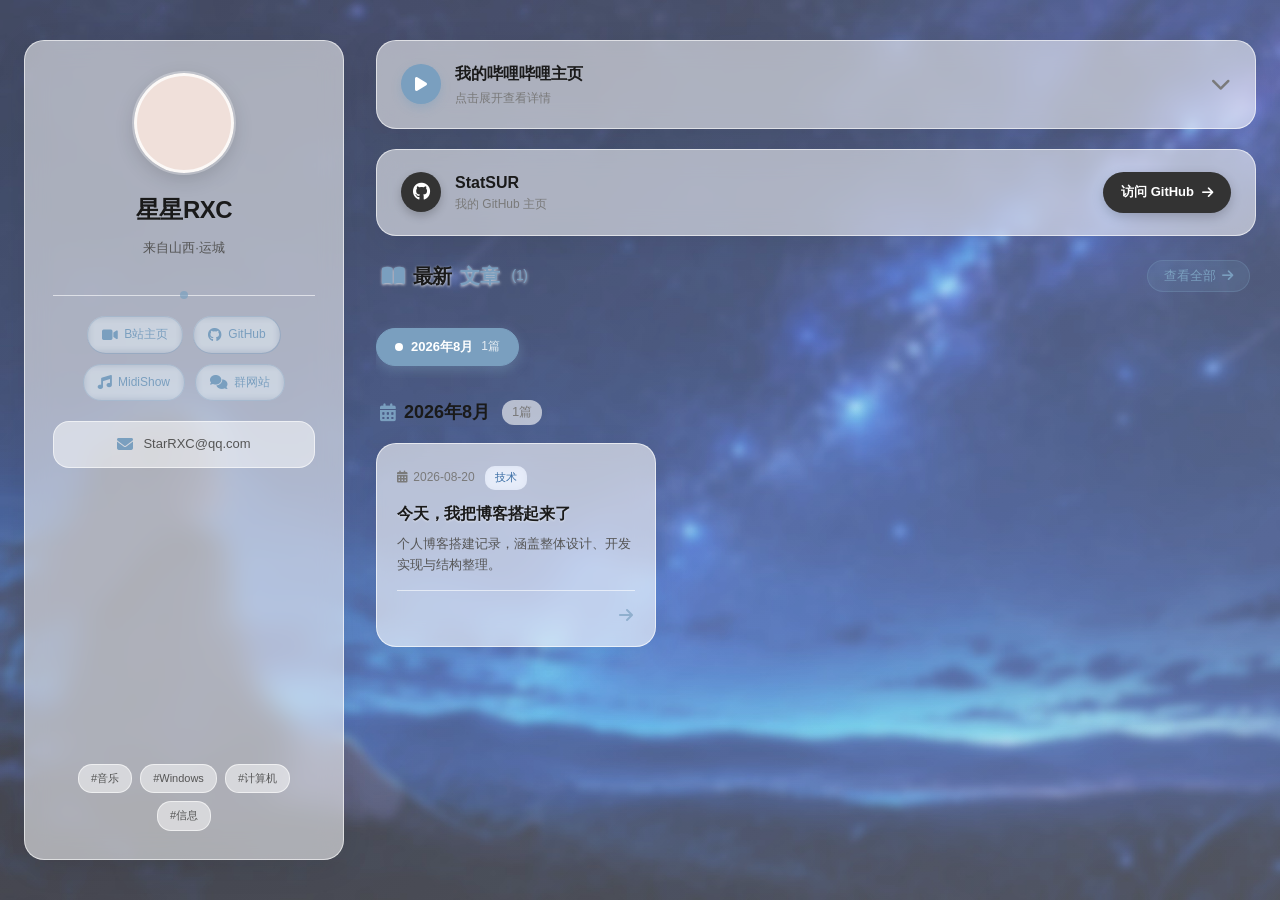
==== index.html @ 96c79787 "Update index.html" ====
<!DOCTYPE html>
<html lang="zh-CN">
<head>
    <meta charset="UTF-8">
    <meta name="viewport" content="width=device-width, initial-scale=1.0">
    <title>星星RXC · 个人博客</title>
    <link rel="icon" href="LOGO.png" type="image/png">
    <link rel="stylesheet" href="https://cdn.jsdelivr.net/npm/@fortawesome/fontawesome-free@6.5.1/css/all.min.css">
    <link rel="stylesheet" href="Style.css">
</head>
<body>

    <div class="blog-container">
        <!-- ==================== 左侧长卡片 ==================== -->
        <aside class="left-card glass-card">
            <div class="avatar-wrapper">
                <div class="avatar" role="img" aria-label="星星RXC的头像" style="background-image: url('https://qquschat.starrxc.xyz/%E7%BE%A4%E7%AE%A1%E7%90%86%E5%91%98%E5%A4%B4%E5%83%8F/RXC.png');"></div>
            </div>

            <div class="profile-info">
                <h1 class="profile-name">星星RXC</h1>
                <p class="profile-bio">来自山西·运城</p>
            </div>

            <div class="divider"></div>

            <!-- 社交链接：B站、GitHub、MidiShow、群网站 -->
            <div class="social-links">
                <a href="https://space.bilibili.com/2124973150?spm_id_from=333.1007.0.0" target="_blank" class="social-link">
                    <i class="fa-solid fa-video"></i> B站主页
                </a>
                <a href="https://github.com/StatSUR" target="_blank" class="social-link">
                    <i class="fa-brands fa-github"></i> GitHub
                </a>
                <a href="https://www.midishow.com/u/%E6%98%9F%E6%98%9FRXC" target="_blank" class="social-link">
                    <i class="fa-solid fa-music"></i> MidiShow
                </a>
                <a href="https://qquschat.starrxc.xyz" target="_blank" class="social-link">
                    <i class="fa-solid fa-comments"></i> 群网站
                </a>
            </div>

            <!-- 邮箱长条（不可点击） -->
            <div class="contact-section">
                <div class="contact-email">
                    <i class="fa-solid fa-envelope"></i>
                    <span>StarRXC@qq.com</span>
                </div>
            </div>

            <!-- 标签云（位于最底部） -->
            <div class="tag-cloud">
                <span class="tag">#音乐</span>
                <span class="tag">#Windows</span>
                <span class="tag">#计算机</span>
                <span class="tag">#信息</span>
            </div>
        </aside>

        <!-- ==================== 右侧区域 ==================== -->
        <section class="right-section">

            <!-- B站长条卡片 -->
            <div class="bilibili-banner glass-card" id="bilibiliBanner">
                <div class="banner-header" id="bannerHeader">
                    <div class="banner-title-group">
                        <div class="banner-icon"><i class="fa-solid fa-play"></i></div>
                        <div>
                            <div class="banner-title">我的哔哩哔哩主页</div>
                            <div class="banner-subtitle">点击展开查看详情</div>
                        </div>
                    </div>
                    <span class="banner-arrow"><i class="fa-solid fa-chevron-down"></i></span>
                </div>
                <div class="banner-content" id="bannerContent">
                    <div class="bilibili-profile">
                        <div class="bilibili-avatar" role="img" aria-label="B站头像" style="background-image: url('https://qquschat.starrxc.xyz/%E7%BE%A4%E7%AE%A1%E7%90%86%E5%91%98%E5%A4%B4%E5%83%8F/RXC.png');"></div>
                        <div class="bilibili-info">
                            <div class="bilibili-name">星星RXC</div>
                            <div class="bilibili-uid">UID: 2124973150</div>
                            <div class="bilibili-desc">运城高中生。专注Windows系统、音乐和游戏。渴望将事务研究透彻。如有疑问请访问群网站向我发送邮件。</div>
                        </div>
                    </div>
                    <a href="https://space.bilibili.com/2124973150?spm_id_from=333.1007.0.0" target="_blank" class="bilibili-link-btn">
                        访问B站主页 <i class="fa-solid fa-arrow-right"></i>
                    </a>
                </div>
            </div>

            <!-- GitHub 卡片 -->
            <div class="github-card glass-card">
                <div class="github-left">
                    <div class="github-icon"><i class="fa-brands fa-github"></i></div>
                    <div class="github-info">
                        <div class="github-name">StatSUR</div>
                        <div class="github-desc">我的 GitHub 主页</div>
                    </div>
                </div>
                <a href="https://github.com/StatSUR" target="_blank" class="github-link-btn">
                    访问 GitHub <i class="fa-solid fa-arrow-right"></i>
                </a>
            </div>

            <!-- 文章标题栏 -->
            <div class="section-header">
                <h2 class="section-title">
                    <i class="fa-solid fa-book-open"></i> 最新 <span>文章</span>
                    <span class="article-count" id="articleCount"></span>
                </h2>
                <button class="view-all" id="viewAllBtn">
                    查看全部 <i class="fa-solid fa-arrow-right"></i>
                </button>
            </div>

            <!-- 横向时间表 -->
            <div class="timeline-wrapper" id="timelineWrapper"></div>

            <!-- 文章显示区域 -->
            <div class="article-groups" id="articleGroups"></div>
        </section>
    </div>

    <script>
        (function() {
            // B站卡片展开/折叠
            const banner = document.getElementById('bilibiliBanner');
            const header = document.getElementById('bannerHeader');
            if (banner && header) {
                header.addEventListener('click', function(e) {
                    if (e.target.closest('a, button')) return;
                    banner.classList.toggle('expanded');
                });
                header.setAttribute('tabindex', '0');
                header.setAttribute('role', 'button');
                header.addEventListener('keydown', function(e) {
                    if (e.key === 'Enter' || e.key === ' ') {
                        e.preventDefault();
                        banner.classList.toggle('expanded');
                    }
                });
            }

            let allArticles = [];
            let currentMode = 'latest'; // 'latest' 或 'all'
            let activeMonth = null;

            const viewAllBtn = document.getElementById('viewAllBtn');

            // 读取 pages.json
            fetch('pages.json')
                .then(response => {
                    if (!response.ok) throw new Error('无法加载 pages.json');
                    return response.json();
                })
                .then(data => {
                    allArticles = data.articles || [];
                    document.getElementById('articleCount').textContent = `(${allArticles.length})`;
                    renderTimeline(allArticles);
                })
                .catch(err => {
                    console.error(err);
                    document.getElementById('articleGroups').innerHTML = '<p class="error">加载文章失败，请使用本地服务器打开页面。</p>';
                });

            function renderTimeline(articles) {
                const wrapper = document.getElementById('timelineWrapper');
                if (!articles.length) {
                    wrapper.innerHTML = '';
                    return;
                }

                const monthMap = {};
                articles.forEach(article => {
                    const ym = article.date.slice(0, 7);
                    if (!monthMap[ym]) monthMap[ym] = 0;
                    monthMap[ym]++;
                });

                const sortedMonths = Object.keys(monthMap).sort((a, b) => b.localeCompare(a));
                const latestMonth = sortedMonths[0];
                activeMonth = latestMonth;

                wrapper.innerHTML = `
                    <div class="timeline">
                        ${sortedMonths.map(ym => {
                            const [year, month] = ym.split('-');
                            const count = monthMap[ym];
                            return `
                                <div class="timeline-item ${ym === latestMonth ? 'active' : ''}" data-month="${ym}">
                                    <span class="timeline-dot"></span>
                                    <span class="timeline-date">${year}年${parseInt(month)}月</span>
                                    <span class="timeline-count">${count}篇</span>
                                </div>
                            `;
                        }).join('')}
                    </div>
                `;

                document.querySelectorAll('.timeline-item').forEach(item => {
                    item.addEventListener('click', function() {
                        document.querySelectorAll('.timeline-item').forEach(el => el.classList.remove('active'));
                        this.classList.add('active');
                        // 添加脉冲动画
                        this.classList.add('pulse');
                        setTimeout(() => this.classList.remove('pulse'), 300);

                        const ym = this.dataset.month;
                        activeMonth = ym;
                        currentMode = 'latest';
                        updateViewAllButton();
                        renderMonthArticles(ym, articles);
                    });
                });

                // 默认显示最新月
                renderMonthArticles(latestMonth, articles);
                updateViewAllButton();
            }

            function renderMonthArticles(ym, articles) {
                const container = document.getElementById('articleGroups');
                const monthArticles = articles.filter(article => article.date.slice(0, 7) === ym);
                if (!monthArticles.length) {
                    container.innerHTML = '<p class="empty">该月份暂无文章</p>';
                    return;
                }

                const [year, month] = ym.split('-');
                const categoryMap = { tech: '技术', life: '生活', notes: '笔记' };

                container.innerHTML = `
                    <div class="month-group fade-in-up">
                        <h3 class="month-title">
                            <i class="fa-solid fa-calendar-alt"></i>
                            ${year}年${parseInt(month)}月
                            <span class="month-count">${monthArticles.length}篇</span>
                        </h3>
                        <div class="article-grid">
                            ${monthArticles.map((article, index) => {
                                const categoryClass = article.category || 'notes';
                                const categoryLabel = categoryMap[categoryClass] || '笔记';
                                return `
                                    <a href="${article.url || '#'}" class="article-card-link" ${article.url ? '' : 'onclick="return false;"'}>
                                        <article class="article-card fade-in-up" style="animation-delay: ${index * 60}ms">
                                            <div class="article-meta">
                                                <span><i class="fa-solid fa-calendar-days"></i> ${article.date}</span>
                                                <span class="article-category ${categoryClass}">${categoryLabel}</span>
                                            </div>
                                            <h4 class="article-title">${article.title}</h4>
                                            <p class="article-excerpt">${article.excerpt}</p>
                                            <div class="article-footer">
                                                <span class="read-arrow"><i class="fa-solid fa-arrow-right"></i></span>
                                            </div>
                                        </article>
                                    </a>
                                `;
                            }).join('')}
                        </div>
                    </div>
                `;
            }

            function renderAllArticles(articles) {
                const container = document.getElementById('articleGroups');
                if (!articles.length) {
                    container.innerHTML = '<p class="empty">暂无文章</p>';
                    return;
                }

                // 按年月分组
                const groups = {};
                articles.forEach(article => {
                    const ym = article.date.slice(0, 7);
                    if (!groups[ym]) groups[ym] = [];
                    groups[ym].push(article);
                });
                const sortedMonths = Object.keys(groups).sort((a, b) => b.localeCompare(a));
                const categoryMap = { tech: '技术', life: '生活', notes: '笔记' };

                container.innerHTML = sortedMonths.map((ym, groupIndex) => {
                    const [year, month] = ym.split('-');
                    const monthArticles = groups[ym];
                    return `
                        <div class="month-group fade-in-up" style="animation-delay: ${groupIndex * 100}ms">
                            <h3 class="month-title">
                                <i class="fa-solid fa-calendar-alt"></i>
                                ${year}年${parseInt(month)}月
                                <span class="month-count">${monthArticles.length}篇</span>
                            </h3>
                            <div class="article-grid">
                                ${monthArticles.map((article, index) => {
                                    const categoryClass = article.category || 'notes';
                                    const categoryLabel = categoryMap[categoryClass] || '笔记';
                                    return `
                                        <a href="${article.url || '#'}" class="article-card-link" ${article.url ? '' : 'onclick="return false;"'}>
                                            <article class="article-card fade-in-up" style="animation-delay: ${index * 60 + groupIndex * 100}ms">
                                                <div class="article-meta">
                                                    <span><i class="fa-solid fa-calendar-days"></i> ${article.date}</span>
                                                    <span class="article-category ${categoryClass}">${categoryLabel}</span>
                                                </div>
                                                <h4 class="article-title">${article.title}</h4>
                                                <p class="article-excerpt">${article.excerpt}</p>
                                                <div class="article-footer">
                                                    <span class="read-arrow"><i class="fa-solid fa-arrow-right"></i></span>
                                                </div>
                                            </article>
                                        </a>
                                    `;
                                }).join('')}
                            </div>
                        </div>
                    `;
                }).join('');
            }

            // 查看全部按钮点击切换
            viewAllBtn.addEventListener('click', function() {
                if (currentMode === 'latest') {
                    currentMode = 'all';
                    renderAllArticles(allArticles);
                } else {
                    currentMode = 'latest';
                    // 恢复显示当前选中的月份（activeMonth 可能还是最新月或用户点击的月份）
                    renderMonthArticles(activeMonth, allArticles);
                }
                updateViewAllButton();
                // 按钮反馈动画
                this.classList.add('clicked');
                setTimeout(() => this.classList.remove('clicked'), 200);
            });

            function updateViewAllButton() {
                if (currentMode === 'latest') {
                    viewAllBtn.innerHTML = '查看全部 <i class="fa-solid fa-arrow-right"></i>';
                } else {
                    viewAllBtn.innerHTML = '收起 <i class="fa-solid fa-arrow-up"></i>';
                }
            }
        })();
    </script>
</body>
</html>
---- Style.css ----
/* ========== 基础重置 & 变量 ========== */
:root {
    --bg: #f0ede8;
    --glass-bg: rgba(255, 255, 255, 0.55);
    --glass-border: rgba(255, 255, 255, 0.6);
    --glass-shadow: 0 8px 32px rgba(0, 0, 0, 0.08);
    --text-primary: #1a1a1a;
    --text-secondary: #555555;
    --text-muted: #7a7a7a;
    --accent: #7a9fbf;
    --accent-dark: #5f7f9e;
    --accent-soft: rgba(122, 159, 191, 0.15);
    --border: rgba(255, 255, 255, 0.4);
    --radius-card: 20px;
    --radius-inner: 14px;
    --blur: 12px;
    --font-sans: 'Inter', 'PingFang SC', 'Microsoft YaHei', -apple-system, sans-serif;
    --transition: 0.25s cubic-bezier(0.4, 0, 0.2, 1);
}

* {
    margin: 0;
    padding: 0;
    box-sizing: border-box;
}

body {
    font-family: var(--font-sans);
    color: var(--text-primary);
    line-height: 1.6;
    min-height: 100vh;
    padding: 40px 24px;
    -webkit-font-smoothing: antialiased;
    -moz-osx-font-smoothing: grayscale;
    background-image: url('Photo.jpg');
    background-size: cover;
    background-position: center center;
    background-repeat: no-repeat;
    background-attachment: fixed;
    background-color: var(--bg);
    position: relative;
    isolation: isolate;
}

body::before {
    content: '';
    position: fixed;
    inset: 0;
    background: linear-gradient(135deg, rgba(255, 255, 255, 0.12) 0%, rgba(240, 240, 240, 0.22) 100%);
    z-index: -1;
    pointer-events: none;
}

.glass-card {
    background: var(--glass-bg);
    -webkit-backdrop-filter: blur(var(--blur));
    backdrop-filter: blur(var(--blur));
    border: 1px solid var(--glass-border);
    box-shadow: var(--glass-shadow);
    border-radius: var(--radius-card);
}

/* ========== 布局 ========== */
.blog-container {
    max-width: 1280px;
    margin: 0 auto;
    display: grid;
    grid-template-columns: 320px 1fr;
    gap: 32px;
    align-items: start;
    position: relative;
    z-index: 1;
}

.left-card {
    padding: 32px 28px 28px;
    position: sticky;
    top: 32px;
    display: flex;
    flex-direction: column;
    min-height: calc(100vh - 80px);
    transition: box-shadow var(--transition), transform var(--transition);
}
.left-card:hover { box-shadow: 0 12px 40px rgba(0,0,0,0.12); transform: translateY(-2px); }

/* 头像 */
.avatar-wrapper { display: flex; justify-content: center; margin-bottom: 18px; }
.avatar {
    width: 100px; height: 100px; border-radius: 50%;
    background-color: #f0e0da;
    background-image: url("https://i1.hdslb.com/bfs/face/0886f26d07b5029e7c9511c78a3c9a89b9876362.jpg@150w_150h.jpg");
    background-size: cover; background-position: center; background-repeat: no-repeat;
    box-shadow: 0 6px 20px rgba(0,0,0,0.15);
    border: 3px solid rgba(255,255,255,0.8);
    outline: 2px solid rgba(255,255,255,0.3);
    user-select: none; transition: box-shadow var(--transition), transform var(--transition);
}
.avatar:hover { box-shadow: 0 8px 24px rgba(0,0,0,0.25); transform: scale(1.05); }

.profile-info { text-align: center; margin-bottom: 20px; }
.profile-name { font-size: 24px; font-weight: 700; letter-spacing: -0.5px; color: var(--text-primary); margin-bottom: 8px; }
.profile-bio { font-size: 13px; color: var(--text-secondary); line-height: 1.7; max-width: 240px; margin: 0 auto; }

.divider { height: 1px; background: rgba(255,255,255,0.6); margin: 16px 0 20px; position: relative; }
.divider::after {
    content: ''; position: absolute; left: 50%; top: -4px; transform: translateX(-50%);
    width: 8px; height: 8px; background: var(--accent); border-radius: 50%; opacity: 0.7;
}

/* 社交链接 */
.social-links { display: flex; flex-wrap: wrap; gap: 10px; justify-content: center; margin-bottom: 20px; }
.social-link {
    display: inline-flex; align-items: center; gap: 6px;
    padding: 8px 14px; border-radius: 20px;
    background: var(--accent-soft); color: var(--accent);
    font-size: 12px; font-weight: 500; text-decoration: none;
    border: 1px solid rgba(122,159,191,0.3);
    transition: all var(--transition);
    backdrop-filter: blur(4px); -webkit-backdrop-filter: blur(4px);
}
.social-link i { font-size: 14px; transition: transform 0.2s; }
.social-link:hover {
    background: var(--accent); color: #fff; border-color: var(--accent);
    box-shadow: 0 4px 12px rgba(122,159,191,0.4);
    transform: translateY(-3px) scale(1.05);
}
.social-link:hover i { transform: rotate(10deg) scale(1.2); }

/* 邮箱长条（不可点击） */
.contact-section { width: 100%; margin-bottom: 20px; }
.contact-email {
    display: flex; align-items: center; justify-content: center; gap: 10px;
    width: 100%; padding: 12px 16px; border-radius: 16px;
    background: rgba(255,255,255,0.5); border: 1px solid rgba(255,255,255,0.6);
    color: var(--text-secondary); font-size: 13px; font-weight: 500;
    cursor: default; user-select: text; /* 不可点击但可复制 */
    transition: all var(--transition); word-break: break-all;
}
.contact-email i { font-size: 16px; color: var(--accent); }

/* 标签云 */
.tag-cloud {
    display: flex; flex-wrap: wrap; gap: 8px; justify-content: center;
    margin-top: auto; padding-top: 10px;
}
.tag {
    font-size: 11px; padding: 5px 12px; border-radius: 14px;
    background: rgba(255,255,255,0.5); color: var(--text-secondary);
    border: 1px solid rgba(255,255,255,0.6);
    cursor: default; transition: all var(--transition); user-select: none;
}
.tag:hover { background: rgba(255,255,255,0.8); color: var(--text-primary); border-color: #c5d5e8; transform: translateY(-2px); }

/* ========== 右侧区域 ========== */
.right-section { display: flex; flex-direction: column; gap: 20px; }

/* B站横幅 */
.bilibili-banner { overflow: hidden; transition: box-shadow var(--transition), transform var(--transition); }
.bilibili-banner:hover { box-shadow: 0 12px 40px rgba(0,0,0,0.12); transform: translateY(-2px); }
.banner-header {
    display: flex; align-items: center; justify-content: space-between;
    padding: 20px 24px; gap: 16px; flex-wrap: wrap; cursor: pointer; user-select: none;
}
.banner-title-group { display: flex; align-items: center; gap: 14px; }
.banner-icon {
    width: 40px; height: 40px; border-radius: 50%;
    background: var(--accent); display: flex; align-items: center; justify-content: center;
    color: #fff; font-size: 16px; box-shadow: 0 4px 10px rgba(122,159,191,0.4);
    transition: transform 0.3s;
}
.bilibili-banner.expanded .banner-icon { transform: rotate(90deg); }
.banner-title { font-size: 16px; font-weight: 700; color: var(--text-primary); }
.banner-subtitle { font-size: 12px; color: var(--text-muted); margin-top: 2px; }
.banner-arrow { font-size: 20px; color: var(--text-muted); transition: transform var(--transition); display: inline-block; }
.banner-content {
    max-height: 0; overflow: hidden;
    transition: max-height 0.4s cubic-bezier(0.4,0,0.2,1), padding 0.3s ease;
    padding: 0 24px; border-top: 0px solid rgba(255,255,255,0.4);
    background: rgba(255,255,255,0.25); backdrop-filter: blur(6px); -webkit-backdrop-filter: blur(6px);
}
.bilibili-banner.expanded .banner-content {
    max-height: 280px; padding: 20px 24px 24px;
    border-top: 1px solid rgba(255,255,255,0.4);
}
.bilibili-banner.expanded .banner-arrow { transform: rotate(180deg); }
.bilibili-profile { display: flex; align-items: center; gap: 20px; flex-wrap: wrap; user-select: text; }
.bilibili-avatar {
    width: 72px; height: 72px; border-radius: 50%;
    background-image: url("https://i1.hdslb.com/bfs/face/0886f26d07b5029e7c9511c78a3c9a89b9876362.jpg@150w_150h.jpg");
    background-size: cover; background-position: center; background-repeat: no-repeat;
    box-shadow: 0 4px 12px rgba(0,0,0,0.1); border: 2px solid #fff; outline: 1px solid rgba(255,255,255,0.5);
    flex-shrink: 0;
}
.bilibili-info { flex: 1; min-width: 180px; user-select: text; }
.bilibili-name { font-size: 18px; font-weight: 700; color: var(--text-primary); margin-bottom: 2px; }
.bilibili-uid { font-size: 13px; color: var(--text-muted); margin-bottom: 6px; }
.bilibili-desc { font-size: 13px; color: var(--text-secondary); line-height: 1.5; }
.bilibili-link-btn {
    display: inline-flex; align-items: center; gap: 8px; padding: 10px 18px; border-radius: 24px;
    background: var(--accent); color: #fff; font-size: 13px; font-weight: 600; text-decoration: none;
    transition: background 0.2s, transform 0.2s; box-shadow: 0 4px 12px rgba(122,159,191,0.4);
    margin-top: 12px; user-select: none; cursor: pointer;
}
.bilibili-link-btn:hover { background: var(--accent-dark); transform: translateY(-2px); }

/* GitHub 卡片 */
.github-card {
    display: flex; align-items: center; justify-content: space-between;
    gap: 16px; padding: 20px 24px; flex-wrap: wrap;
    transition: box-shadow var(--transition), transform var(--transition);
}
.github-card:hover { box-shadow: 0 12px 40px rgba(0,0,0,0.12); transform: translateY(-2px); }
.github-left { display: flex; align-items: center; gap: 14px; }
.github-icon {
    width: 40px; height: 40px; border-radius: 50%; background: #333;
    display: flex; align-items: center; justify-content: center; color: #fff; font-size: 18px;
    box-shadow: 0 4px 10px rgba(0,0,0,0.2);
    transition: transform 0.3s;
}
.github-card:hover .github-icon { transform: rotate(10deg) scale(1.1); }
.github-info .github-name { font-size: 16px; font-weight: 700; color: var(--text-primary); }
.github-info .github-desc { font-size: 12px; color: var(--text-muted); }
.github-link-btn {
    display: inline-flex; align-items: center; gap: 8px; padding: 10px 18px; border-radius: 24px;
    background: #333; color: #fff; font-size: 13px; font-weight: 600; text-decoration: none;
    transition: background 0.2s, transform 0.2s; box-shadow: 0 4px 12px rgba(0,0,0,0.2); user-select: none;
}
.github-link-btn:hover { background: #000; transform: translateY(-2px); }

/* ========== 文章区域 ========== */
.section-header {
    display: flex; align-items: center; justify-content: space-between; padding: 4px 6px 8px;
}
.section-title {
    font-size: 20px; font-weight: 700; letter-spacing: -0.3px; color: var(--text-primary);
    text-shadow: 0 1px 3px rgba(255,255,255,0.8);
    display: flex; align-items: center; gap: 8px;
}
.section-title i { color: var(--accent); }
.section-title span { color: var(--accent); }
.article-count {
    font-size: 14px; color: var(--text-muted); font-weight: 500; margin-left: 4px;
}
.view-all {
    font-size: 13px; color: var(--accent); background: var(--accent-soft);
    border: 1px solid rgba(122,159,191,0.3); border-radius: 20px;
    padding: 6px 16px; cursor: pointer; font-weight: 500;
    transition: all var(--transition); display: flex; align-items: center; gap: 6px;
}
.view-all:hover { background: var(--accent); color: #fff; border-color: var(--accent); transform: translateY(-2px); }
.view-all.clicked { transform: scale(0.9); }

/* 横向时间表 */
.timeline-wrapper {
    overflow-x: auto; padding: 8px 0 12px;
    scrollbar-width: thin; scrollbar-color: var(--accent) rgba(255,255,255,0.3);
}
.timeline-wrapper::-webkit-scrollbar { height: 6px; }
.timeline-wrapper::-webkit-scrollbar-track { background: rgba(255,255,255,0.3); border-radius: 3px; }
.timeline-wrapper::-webkit-scrollbar-thumb { background: var(--accent); border-radius: 3px; }
.timeline { display: flex; gap: 12px; width: max-content; }
.timeline-item {
    display: flex; align-items: center; gap: 8px; padding: 8px 18px; border-radius: 24px;
    background: rgba(255,255,255,0.4); border: 1px solid rgba(255,255,255,0.6);
    font-size: 13px; color: var(--text-secondary); white-space: nowrap;
    cursor: pointer; transition: all var(--transition); user-select: none;
}
.timeline-item:hover {
    background: var(--accent-soft); border-color: var(--accent); color: var(--accent-dark);
    transform: translateY(-2px); box-shadow: 0 4px 8px rgba(0,0,0,0.05);
}
.timeline-item.active {
    background: var(--accent); border-color: var(--accent); color: #fff;
    box-shadow: 0 4px 12px rgba(122,159,191,0.4);
}
.timeline-item.pulse { animation: pulse 0.3s ease; }
.timeline-dot { width: 8px; height: 8px; border-radius: 50%; background: var(--accent); display: inline-block; }
.timeline-item.active .timeline-dot { background: #fff; }
.timeline-date { font-weight: 600; }
.timeline-count { color: var(--text-muted); font-size: 12px; }
.timeline-item.active .timeline-count { color: rgba(255,255,255,0.8); }

/* 月份分组 */
.month-group { margin-bottom: 20px; }
.month-title {
    font-size: 18px; font-weight: 700; color: var(--text-primary);
    margin-bottom: 16px; display: flex; align-items: center; gap: 8px;
    padding: 0 4px;
}
.month-title i { color: var(--accent); }
.month-count {
    font-size: 13px; color: var(--text-muted); font-weight: 500;
    background: rgba(255,255,255,0.6); padding: 2px 10px; border-radius: 12px;
    margin-left: 4px;
}

/* 文章卡片网格 */
.article-grid { display: grid; grid-template-columns: repeat(auto-fill, minmax(260px, 1fr)); gap: 20px; }
.article-card-link {
    text-decoration: none;
    display: block;
    border-radius: var(--radius-card);
    transition: transform var(--transition), box-shadow var(--transition);
}
.article-card-link:hover .article-card {
    box-shadow: 0 12px 32px rgba(0,0,0,0.15);
    transform: translateY(-4px);
    border-color: rgba(255,255,255,0.8);
}
.article-card {
    padding: 22px 20px 18px; display: flex; flex-direction: column;
    transition: all var(--transition); cursor: pointer; position: relative; overflow: hidden;
    min-height: 180px; background: rgba(255,255,255,0.6);
    -webkit-backdrop-filter: blur(var(--blur)); backdrop-filter: blur(var(--blur));
    border: 1px solid rgba(255,255,255,0.65);
    box-shadow: var(--glass-shadow); border-radius: var(--radius-card);
}
.article-card::before {
    content: ''; position: absolute; top: 0; left: 0; width: 100%; height: 3px;
    background: var(--accent); transform: scaleX(0); transform-origin: left;
    transition: transform var(--transition); border-radius: 0 0 4px 0;
}
.article-card:hover {
    box-shadow: 0 12px 32px rgba(0,0,0,0.12);
    transform: translateY(-4px) scale(1.02); border-color: rgba(255,255,255,0.8);
}
.article-card:hover::before { transform: scaleX(1); }
.article-meta { display: flex; align-items: center; gap: 10px; margin-bottom: 12px; font-size: 12px; color: var(--text-muted); }
.article-meta i { margin-right: 2px; }
.article-category {
    padding: 3px 10px; border-radius: 10px; background: rgba(255,255,255,0.6);
    font-size: 11px; font-weight: 500; color: var(--text-secondary); letter-spacing: 0.2px;
    backdrop-filter: blur(4px); -webkit-backdrop-filter: blur(4px);
}
.article-category.tech { background: rgba(232,240,254,0.7); color: #3b6ea5; }
.article-category.life { background: rgba(234,246,237,0.7); color: #4a8b5c; }
.article-category.notes { background: rgba(255,244,229,0.7); color: #b07d3a; }
.article-title {
    font-size: 16px; font-weight: 700; line-height: 1.45; letter-spacing: -0.2px;
    margin-bottom: 8px; color: var(--text-primary);
    display: -webkit-box; -webkit-line-clamp: 2; -webkit-box-orient: vertical; overflow: hidden;
    transition: color var(--transition); text-shadow: 0 1px 2px rgba(255,255,255,0.5);
}
.article-card:hover .article-title { color: var(--accent); }
.article-excerpt {
    font-size: 13px; color: var(--text-secondary); line-height: 1.65;
    display: -webkit-box; -webkit-line-clamp: 3; -webkit-box-orient: vertical; overflow: hidden;
    margin-bottom: 14px; flex: 1;
}
.article-footer {
    display: flex;
    align-items: center;
    justify-content: flex-end; /* 改为右对齐，只显示箭头 */
    font-size: 12px;
    color: var(--text-muted);
    border-top: 1px solid rgba(255,255,255,0.6);
    padding-top: 12px;
    margin-top: auto;
}
.article-footer i { margin-right: 2px; }
.read-arrow { color: var(--accent); font-size: 16px; transition: transform var(--transition); opacity: 0.7; display: inline-block; }
.article-card:hover .read-arrow { transform: translateX(4px); opacity: 1; }

/* 动画 */
@keyframes fadeInUp {
    from { opacity: 0; transform: translateY(15px); }
    to { opacity: 1; transform: translateY(0); }
}
.fade-in-up { animation: fadeInUp 0.4s ease-out both; }

@keyframes pulse {
    0% { transform: scale(1); }
    50% { transform: scale(0.95); }
    100% { transform: scale(1); }
}

/* 响应式 */
@media (max-width: 860px) {
    .blog-container { grid-template-columns: 1fr; gap: 24px; }
    body { padding: 20px 16px; }
    .left-card { position: static; min-height: auto; }
    .github-card { flex-direction: column; align-items: flex-start; }
    .timeline-wrapper { overflow-x: auto; }
}
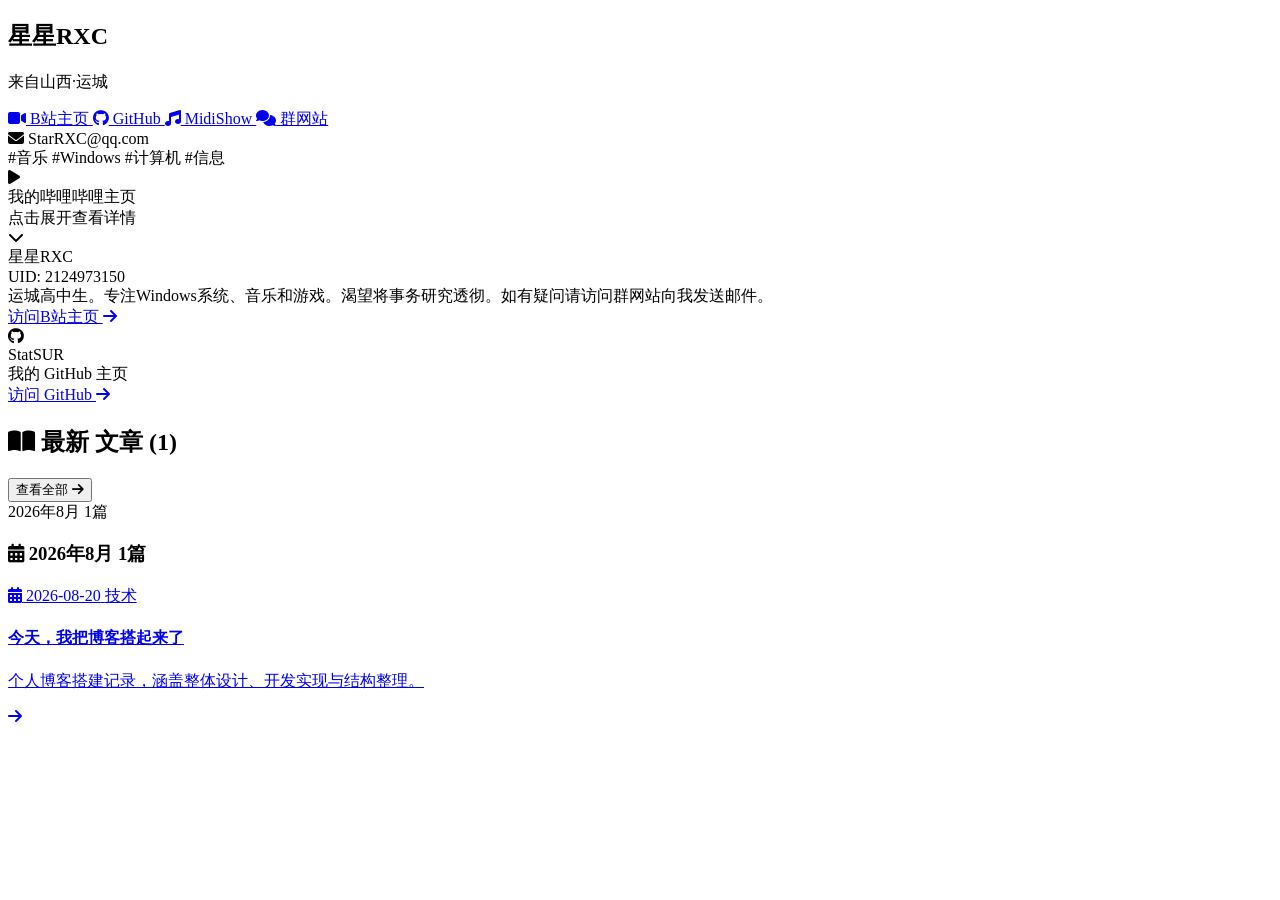
==== commit 01f50f4d: "Refactor index.html structure and scripts" ====
--- a/index.html
+++ b/index.html
@@ -6,7 +6,7 @@
     <title>星星RXC · 个人博客</title>
     <link rel="icon" href="LOGO.png" type="image/png">
     <link rel="stylesheet" href="https://cdn.jsdelivr.net/npm/@fortawesome/fontawesome-free@6.5.1/css/all.min.css">
-    <link rel="stylesheet" href="Style.css">
+    <link rel="stylesheet" href="style.css">
 </head>
 <body>
 
@@ -143,6 +143,7 @@
             let allArticles = [];
             let currentMode = 'latest'; // 'latest' 或 'all'
             let activeMonth = null;
+            let iconRotation = 0; // 箭头当前旋转角度（初始 0°）
 
             const viewAllBtn = document.getElementById('viewAllBtn');
 
@@ -207,6 +208,8 @@
                         const ym = this.dataset.month;
                         activeMonth = ym;
                         currentMode = 'latest';
+                        // 点击时间线时，强制箭头回到初始向右状态（重置角度）
+                        iconRotation = 0;
                         updateViewAllButton();
                         renderMonthArticles(ym, articles);
                     });
@@ -313,15 +316,16 @@
                 }).join('');
             }
 
-            // 查看全部按钮点击切换
+            // 查看全部按钮点击切换（修正版）
             viewAllBtn.addEventListener('click', function() {
                 if (currentMode === 'latest') {
                     currentMode = 'all';
                     renderAllArticles(allArticles);
+                    iconRotation -= 90; // 展开：逆时针90°
                 } else {
                     currentMode = 'latest';
-                    // 恢复显示当前选中的月份（activeMonth 可能还是最新月或用户点击的月份）
                     renderMonthArticles(activeMonth, allArticles);
+                    iconRotation -= 270; // 收回：逆时针270°
                 }
                 updateViewAllButton();
                 // 按钮反馈动画
@@ -330,11 +334,16 @@
             });
 
             function updateViewAllButton() {
+                const icon = viewAllBtn.querySelector('i');
+                // 更新按钮文字（使用 textContent 保留图标）
                 if (currentMode === 'latest') {
-                    viewAllBtn.innerHTML = '查看全部 <i class="fa-solid fa-arrow-right"></i>';
+                    viewAllBtn.childNodes[0].textContent = '查看全部 ';
                 } else {
-                    viewAllBtn.innerHTML = '收起 <i class="fa-solid fa-arrow-up"></i>';
-                }
+                    viewAllBtn.childNodes[0].textContent = '收起 ';
+                }
+                // 不修改图标类名，始终使用 fa-arrow-right
+                // 仅通过 transform 旋转改变方向
+                icon.style.transform = `rotate(${iconRotation}deg)`;
             }
         })();
     </script>
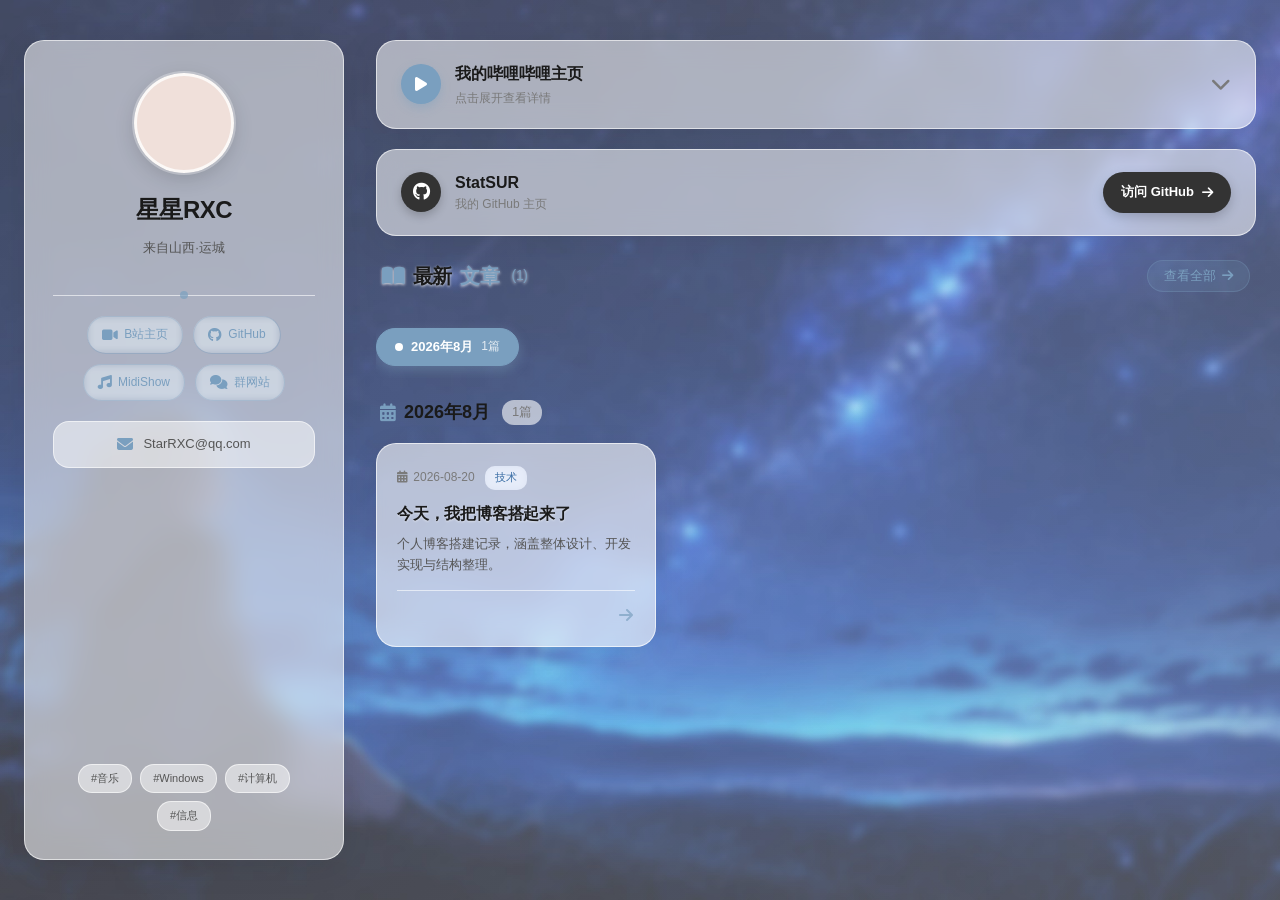
==== commit c411ecf0: "Update index.html" ====
--- a/index.html
+++ b/index.html
@@ -6,7 +6,7 @@
     <title>星星RXC · 个人博客</title>
     <link rel="icon" href="LOGO.png" type="image/png">
     <link rel="stylesheet" href="https://cdn.jsdelivr.net/npm/@fortawesome/fontawesome-free@6.5.1/css/all.min.css">
-    <link rel="stylesheet" href="style.css">
+    <link rel="stylesheet" href="Style.css">
 </head>
 <body>
 
--- a/Style.css
+++ b/Style.css
@@ -0,0 +1,390 @@
+/* ========== 基础重置 & 变量 ========== */
+:root {
+    --bg: #f0ede8;
+    --glass-bg: rgba(255, 255, 255, 0.55);
+    --glass-border: rgba(255, 255, 255, 0.6);
+    --glass-shadow: 0 8px 32px rgba(0, 0, 0, 0.08);
+    --text-primary: #1a1a1a;
+    --text-secondary: #555555;
+    --text-muted: #7a7a7a;
+    --accent: #7a9fbf;
+    --accent-dark: #5f7f9e;
+    --accent-soft: rgba(122, 159, 191, 0.15);
+    --border: rgba(255, 255, 255, 0.4);
+    --radius-card: 20px;
+    --radius-inner: 14px;
+    --blur: 12px;
+    --font-sans: 'Inter', 'PingFang SC', 'Microsoft YaHei', -apple-system, sans-serif;
+    --transition: 0.25s cubic-bezier(0.4, 0, 0.2, 1);
+}
+
+* {
+    margin: 0;
+    padding: 0;
+    box-sizing: border-box;
+}
+
+body {
+    font-family: var(--font-sans);
+    color: var(--text-primary);
+    line-height: 1.6;
+    min-height: 100vh;
+    padding: 40px 24px;
+    -webkit-font-smoothing: antialiased;
+    -moz-osx-font-smoothing: grayscale;
+    background-image: url('Photo.jpg');
+    background-size: cover;
+    background-position: center center;
+    background-repeat: no-repeat;
+    background-attachment: fixed;
+    background-color: var(--bg);
+    position: relative;
+    isolation: isolate;
+}
+
+body::before {
+    content: '';
+    position: fixed;
+    inset: 0;
+    background: linear-gradient(135deg, rgba(255, 255, 255, 0.12) 0%, rgba(240, 240, 240, 0.22) 100%);
+    z-index: -1;
+    pointer-events: none;
+}
+
+.glass-card {
+    background: var(--glass-bg);
+    -webkit-backdrop-filter: blur(var(--blur));
+    backdrop-filter: blur(var(--blur));
+    border: 1px solid var(--glass-border);
+    box-shadow: var(--glass-shadow);
+    border-radius: var(--radius-card);
+}
+
+/* ========== 布局 ========== */
+.blog-container {
+    max-width: 1280px;
+    margin: 0 auto;
+    display: grid;
+    grid-template-columns: 320px 1fr;
+    gap: 32px;
+    align-items: start;
+    position: relative;
+    z-index: 1;
+}
+
+.left-card {
+    padding: 32px 28px 28px;
+    position: sticky;
+    top: 32px;
+    display: flex;
+    flex-direction: column;
+    min-height: calc(100vh - 80px);
+    transition: box-shadow var(--transition), transform var(--transition);
+}
+.left-card:hover { box-shadow: 0 12px 40px rgba(0,0,0,0.12); transform: translateY(-2px); }
+
+/* 头像 */
+.avatar-wrapper { display: flex; justify-content: center; margin-bottom: 18px; }
+.avatar {
+    width: 100px; height: 100px; border-radius: 50%;
+    background-color: #f0e0da;
+    background-image: url("https://i1.hdslb.com/bfs/face/0886f26d07b5029e7c9511c78a3c9a89b9876362.jpg@150w_150h.jpg");
+    background-size: cover; background-position: center; background-repeat: no-repeat;
+    box-shadow: 0 6px 20px rgba(0,0,0,0.15);
+    border: 3px solid rgba(255,255,255,0.8);
+    outline: 2px solid rgba(255,255,255,0.3);
+    user-select: none; transition: box-shadow var(--transition), transform var(--transition);
+}
+.avatar:hover { box-shadow: 0 8px 24px rgba(0,0,0,0.25); transform: scale(1.05); }
+
+.profile-info { text-align: center; margin-bottom: 20px; }
+.profile-name { font-size: 24px; font-weight: 700; letter-spacing: -0.5px; color: var(--text-primary); margin-bottom: 8px; }
+.profile-bio { font-size: 13px; color: var(--text-secondary); line-height: 1.7; max-width: 240px; margin: 0 auto; }
+
+.divider { height: 1px; background: rgba(255,255,255,0.6); margin: 16px 0 20px; position: relative; }
+.divider::after {
+    content: ''; position: absolute; left: 50%; top: -4px; transform: translateX(-50%);
+    width: 8px; height: 8px; background: var(--accent); border-radius: 50%; opacity: 0.7;
+}
+
+/* 社交链接 */
+.social-links { display: flex; flex-wrap: wrap; gap: 10px; justify-content: center; margin-bottom: 20px; }
+.social-link {
+    display: inline-flex; align-items: center; gap: 6px;
+    padding: 8px 14px; border-radius: 20px;
+    background: var(--accent-soft); color: var(--accent);
+    font-size: 12px; font-weight: 500; text-decoration: none;
+    border: 1px solid rgba(122,159,191,0.3);
+    transition: all var(--transition);
+    backdrop-filter: blur(4px); -webkit-backdrop-filter: blur(4px);
+}
+.social-link i { font-size: 14px; transition: transform 0.2s; }
+.social-link:hover {
+    background: var(--accent); color: #fff; border-color: var(--accent);
+    box-shadow: 0 4px 12px rgba(122,159,191,0.4);
+    transform: translateY(-3px) scale(1.05);
+}
+.social-link:hover i { transform: rotate(10deg) scale(1.2); }
+
+/* 邮箱长条（不可点击） */
+.contact-section { width: 100%; margin-bottom: 20px; }
+.contact-email {
+    display: flex; align-items: center; justify-content: center; gap: 10px;
+    width: 100%; padding: 12px 16px; border-radius: 16px;
+    background: rgba(255,255,255,0.5); border: 1px solid rgba(255,255,255,0.6);
+    color: var(--text-secondary); font-size: 13px; font-weight: 500;
+    cursor: default; user-select: text; /* 不可点击但可复制 */
+    transition: all var(--transition); word-break: break-all;
+}
+.contact-email i { font-size: 16px; color: var(--accent); }
+
+/* 标签云 */
+.tag-cloud {
+    display: flex; flex-wrap: wrap; gap: 8px; justify-content: center;
+    margin-top: auto; padding-top: 10px;
+}
+.tag {
+    font-size: 11px; padding: 5px 12px; border-radius: 14px;
+    background: rgba(255,255,255,0.5); color: var(--text-secondary);
+    border: 1px solid rgba(255,255,255,0.6);
+    cursor: default; transition: all var(--transition); user-select: none;
+}
+.tag:hover { background: rgba(255,255,255,0.8); color: var(--text-primary); border-color: #c5d5e8; transform: translateY(-2px); }
+
+/* ========== 右侧区域 ========== */
+.right-section { display: flex; flex-direction: column; gap: 20px; }
+
+/* B站横幅 */
+.bilibili-banner { overflow: hidden; transition: box-shadow var(--transition), transform var(--transition); }
+.bilibili-banner:hover { box-shadow: 0 12px 40px rgba(0,0,0,0.12); transform: translateY(-2px); }
+.banner-header {
+    display: flex; align-items: center; justify-content: space-between;
+    padding: 20px 24px; gap: 16px; flex-wrap: wrap; cursor: pointer; user-select: none;
+}
+.banner-title-group { display: flex; align-items: center; gap: 14px; }
+.banner-icon {
+    width: 40px; height: 40px; border-radius: 50%;
+    background: var(--accent); display: flex; align-items: center; justify-content: center;
+    color: #fff; font-size: 16px; box-shadow: 0 4px 10px rgba(122,159,191,0.4);
+    transition: transform 0.3s;
+}
+.bilibili-banner.expanded .banner-icon { transform: rotate(90deg); }
+.banner-title { font-size: 16px; font-weight: 700; color: var(--text-primary); }
+.banner-subtitle { font-size: 12px; color: var(--text-muted); margin-top: 2px; }
+.banner-arrow { font-size: 20px; color: var(--text-muted); transition: transform var(--transition); display: inline-block; }
+.banner-content {
+    max-height: 0; overflow: hidden;
+    transition: max-height 0.4s cubic-bezier(0.4,0,0.2,1), padding 0.3s ease;
+    padding: 0 24px; border-top: 0px solid rgba(255,255,255,0.4);
+    background: rgba(255,255,255,0.25); backdrop-filter: blur(6px); -webkit-backdrop-filter: blur(6px);
+}
+.bilibili-banner.expanded .banner-content {
+    max-height: 280px; padding: 20px 24px 24px;
+    border-top: 1px solid rgba(255,255,255,0.4);
+}
+.bilibili-banner.expanded .banner-arrow { transform: rotate(180deg); }
+.bilibili-profile { display: flex; align-items: center; gap: 20px; flex-wrap: wrap; user-select: text; }
+.bilibili-avatar {
+    width: 72px; height: 72px; border-radius: 50%;
+    background-image: url("https://i1.hdslb.com/bfs/face/0886f26d07b5029e7c9511c78a3c9a89b9876362.jpg@150w_150h.jpg");
+    background-size: cover; background-position: center; background-repeat: no-repeat;
+    box-shadow: 0 4px 12px rgba(0,0,0,0.1); border: 2px solid #fff; outline: 1px solid rgba(255,255,255,0.5);
+    flex-shrink: 0;
+}
+.bilibili-info { flex: 1; min-width: 180px; user-select: text; }
+.bilibili-name { font-size: 18px; font-weight: 700; color: var(--text-primary); margin-bottom: 2px; }
+.bilibili-uid { font-size: 13px; color: var(--text-muted); margin-bottom: 6px; }
+.bilibili-desc { font-size: 13px; color: var(--text-secondary); line-height: 1.5; }
+.bilibili-link-btn {
+    display: inline-flex; align-items: center; gap: 8px; padding: 10px 18px; border-radius: 24px;
+    background: var(--accent); color: #fff; font-size: 13px; font-weight: 600; text-decoration: none;
+    transition: background 0.2s, transform 0.2s; box-shadow: 0 4px 12px rgba(122,159,191,0.4);
+    margin-top: 12px; user-select: none; cursor: pointer;
+}
+.bilibili-link-btn:hover { background: var(--accent-dark); transform: translateY(-2px); }
+
+/* GitHub 卡片 */
+.github-card {
+    display: flex; align-items: center; justify-content: space-between;
+    gap: 16px; padding: 20px 24px; flex-wrap: wrap;
+    transition: box-shadow var(--transition), transform var(--transition);
+}
+.github-card:hover { box-shadow: 0 12px 40px rgba(0,0,0,0.12); transform: translateY(-2px); }
+.github-left { display: flex; align-items: center; gap: 14px; }
+.github-icon {
+    width: 40px; height: 40px; border-radius: 50%; background: #333;
+    display: flex; align-items: center; justify-content: center; color: #fff; font-size: 18px;
+    box-shadow: 0 4px 10px rgba(0,0,0,0.2);
+    transition: transform 0.3s;
+}
+.github-card:hover .github-icon { transform: rotate(10deg) scale(1.1); }
+.github-info .github-name { font-size: 16px; font-weight: 700; color: var(--text-primary); }
+.github-info .github-desc { font-size: 12px; color: var(--text-muted); }
+.github-link-btn {
+    display: inline-flex; align-items: center; gap: 8px; padding: 10px 18px; border-radius: 24px;
+    background: #333; color: #fff; font-size: 13px; font-weight: 600; text-decoration: none;
+    transition: background 0.2s, transform 0.2s; box-shadow: 0 4px 12px rgba(0,0,0,0.2); user-select: none;
+}
+.github-link-btn:hover { background: #000; transform: translateY(-2px); }
+
+/* ========== 文章区域 ========== */
+.section-header {
+    display: flex; align-items: center; justify-content: space-between; padding: 4px 6px 8px;
+}
+.section-title {
+    font-size: 20px; font-weight: 700; letter-spacing: -0.3px; color: var(--text-primary);
+    text-shadow: 0 1px 3px rgba(255,255,255,0.8);
+    display: flex; align-items: center; gap: 8px;
+}
+.section-title i { color: var(--accent); }
+.section-title span { color: var(--accent); }
+.article-count {
+    font-size: 14px; color: var(--text-muted); font-weight: 500; margin-left: 4px;
+}
+.view-all {
+    font-size: 13px; color: var(--accent); background: var(--accent-soft);
+    border: 1px solid rgba(122,159,191,0.3); border-radius: 20px;
+    padding: 6px 16px; cursor: pointer; font-weight: 500;
+    transition: all var(--transition); display: flex; align-items: center; gap: 6px;
+}
+.view-all:hover { background: var(--accent); color: #fff; border-color: var(--accent); transform: translateY(-2px); }
+.view-all.clicked { transform: scale(0.9); }
+
+/* ========== 查看全部按钮箭头旋转 ========== */
+.view-all i {
+    display: inline-block;
+    transition: transform 0.4s cubic-bezier(0.4, 0, 0.2, 1); /* 慢快慢 */
+}
+
+/* 横向时间表 */
+.timeline-wrapper {
+    overflow-x: auto; padding: 8px 0 12px;
+    scrollbar-width: thin; scrollbar-color: var(--accent) rgba(255,255,255,0.3);
+}
+.timeline-wrapper::-webkit-scrollbar { height: 6px; }
+.timeline-wrapper::-webkit-scrollbar-track { background: rgba(255,255,255,0.3); border-radius: 3px; }
+.timeline-wrapper::-webkit-scrollbar-thumb { background: var(--accent); border-radius: 3px; }
+.timeline { display: flex; gap: 12px; width: max-content; }
+.timeline-item {
+    display: flex; align-items: center; gap: 8px; padding: 8px 18px; border-radius: 24px;
+    background: rgba(255,255,255,0.4); border: 1px solid rgba(255,255,255,0.6);
+    font-size: 13px; color: var(--text-secondary); white-space: nowrap;
+    cursor: pointer; transition: all var(--transition); user-select: none;
+}
+.timeline-item:hover {
+    background: var(--accent-soft); border-color: var(--accent); color: var(--accent-dark);
+    transform: translateY(-2px); box-shadow: 0 4px 8px rgba(0,0,0,0.05);
+}
+.timeline-item.active {
+    background: var(--accent); border-color: var(--accent); color: #fff;
+    box-shadow: 0 4px 12px rgba(122,159,191,0.4);
+}
+.timeline-item.pulse { animation: pulse 0.3s ease; }
+.timeline-dot { width: 8px; height: 8px; border-radius: 50%; background: var(--accent); display: inline-block; }
+.timeline-item.active .timeline-dot { background: #fff; }
+.timeline-date { font-weight: 600; }
+.timeline-count { color: var(--text-muted); font-size: 12px; }
+.timeline-item.active .timeline-count { color: rgba(255,255,255,0.8); }
+
+/* 月份分组 */
+.month-group { margin-bottom: 20px; }
+.month-title {
+    font-size: 18px; font-weight: 700; color: var(--text-primary);
+    margin-bottom: 16px; display: flex; align-items: center; gap: 8px;
+    padding: 0 4px;
+}
+.month-title i { color: var(--accent); }
+.month-count {
+    font-size: 13px; color: var(--text-muted); font-weight: 500;
+    background: rgba(255,255,255,0.6); padding: 2px 10px; border-radius: 12px;
+    margin-left: 4px;
+}
+
+/* 文章卡片网格 */
+.article-grid { display: grid; grid-template-columns: repeat(auto-fill, minmax(260px, 1fr)); gap: 20px; }
+.article-card-link {
+    text-decoration: none;
+    display: block;
+    border-radius: var(--radius-card);
+    transition: transform var(--transition), box-shadow var(--transition);
+}
+.article-card-link:hover .article-card {
+    box-shadow: 0 12px 32px rgba(0,0,0,0.15);
+    transform: translateY(-4px);
+    border-color: rgba(255,255,255,0.8);
+}
+.article-card {
+    padding: 22px 20px 18px; display: flex; flex-direction: column;
+    transition: all var(--transition); cursor: pointer; position: relative; overflow: hidden;
+    min-height: 180px; background: rgba(255,255,255,0.6);
+    -webkit-backdrop-filter: blur(var(--blur)); backdrop-filter: blur(var(--blur));
+    border: 1px solid rgba(255,255,255,0.65);
+    box-shadow: var(--glass-shadow); border-radius: var(--radius-card);
+}
+.article-card::before {
+    content: ''; position: absolute; top: 0; left: 0; width: 100%; height: 3px;
+    background: var(--accent); transform: scaleX(0); transform-origin: left;
+    transition: transform var(--transition); border-radius: 0 0 4px 0;
+}
+.article-card:hover {
+    box-shadow: 0 12px 32px rgba(0,0,0,0.12);
+    transform: translateY(-4px) scale(1.02); border-color: rgba(255,255,255,0.8);
+}
+.article-card:hover::before { transform: scaleX(1); }
+.article-meta { display: flex; align-items: center; gap: 10px; margin-bottom: 12px; font-size: 12px; color: var(--text-muted); }
+.article-meta i { margin-right: 2px; }
+.article-category {
+    padding: 3px 10px; border-radius: 10px; background: rgba(255,255,255,0.6);
+    font-size: 11px; font-weight: 500; color: var(--text-secondary); letter-spacing: 0.2px;
+    backdrop-filter: blur(4px); -webkit-backdrop-filter: blur(4px);
+}
+.article-category.tech { background: rgba(232,240,254,0.7); color: #3b6ea5; }
+.article-category.life { background: rgba(234,246,237,0.7); color: #4a8b5c; }
+.article-category.notes { background: rgba(255,244,229,0.7); color: #b07d3a; }
+.article-title {
+    font-size: 16px; font-weight: 700; line-height: 1.45; letter-spacing: -0.2px;
+    margin-bottom: 8px; color: var(--text-primary);
+    display: -webkit-box; -webkit-line-clamp: 2; -webkit-box-orient: vertical; overflow: hidden;
+    transition: color var(--transition); text-shadow: 0 1px 2px rgba(255,255,255,0.5);
+}
+.article-card:hover .article-title { color: var(--accent); }
+.article-excerpt {
+    font-size: 13px; color: var(--text-secondary); line-height: 1.65;
+    display: -webkit-box; -webkit-line-clamp: 3; -webkit-box-orient: vertical; overflow: hidden;
+    margin-bottom: 14px; flex: 1;
+}
+.article-footer {
+    display: flex;
+    align-items: center;
+    justify-content: flex-end; /* 改为右对齐，只显示箭头 */
+    font-size: 12px;
+    color: var(--text-muted);
+    border-top: 1px solid rgba(255,255,255,0.6);
+    padding-top: 12px;
+    margin-top: auto;
+}
+.article-footer i { margin-right: 2px; }
+.read-arrow { color: var(--accent); font-size: 16px; transition: transform var(--transition); opacity: 0.7; display: inline-block; }
+.article-card:hover .read-arrow { transform: translateX(4px); opacity: 1; }
+
+/* 动画 */
+@keyframes fadeInUp {
+    from { opacity: 0; transform: translateY(15px); }
+    to { opacity: 1; transform: translateY(0); }
+}
+.fade-in-up { animation: fadeInUp 0.4s ease-out both; }
+
+@keyframes pulse {
+    0% { transform: scale(1); }
+    50% { transform: scale(0.95); }
+    100% { transform: scale(1); }
+}
+
+/* 响应式 */
+@media (max-width: 860px) {
+    .blog-container { grid-template-columns: 1fr; gap: 24px; }
+    body { padding: 20px 16px; }
+    .left-card { position: static; min-height: auto; }
+    .github-card { flex-direction: column; align-items: flex-start; }
+    .timeline-wrapper { overflow-x: auto; }
+}
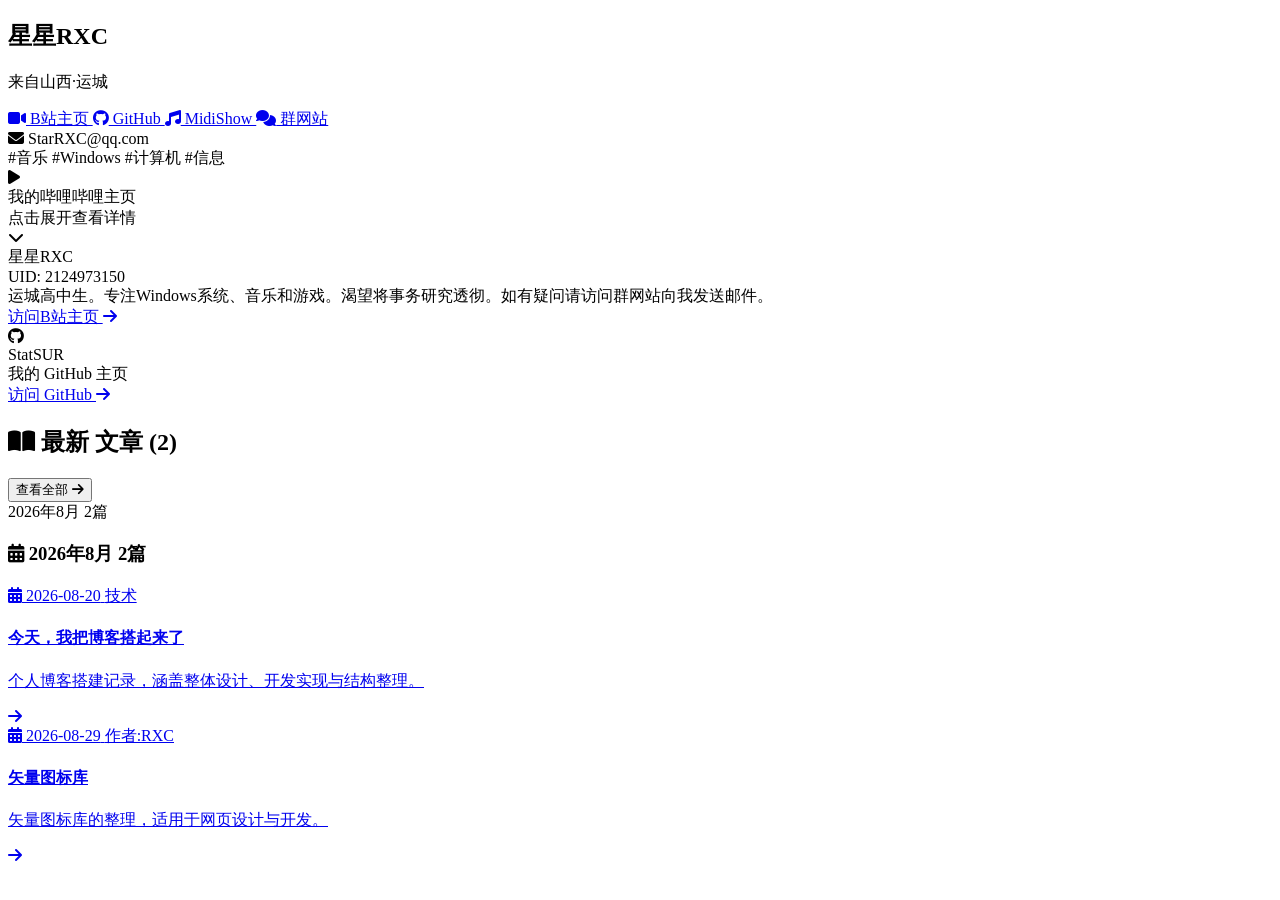
==== commit 571fd0c5: "Update index.html" ====
--- a/index.html
+++ b/index.html
@@ -6,7 +6,7 @@
     <title>星星RXC · 个人博客</title>
     <link rel="icon" href="LOGO.png" type="image/png">
     <link rel="stylesheet" href="https://cdn.jsdelivr.net/npm/@fortawesome/fontawesome-free@6.5.1/css/all.min.css">
-    <link rel="stylesheet" href="Style.css">
+    <link rel="stylesheet" href="style.css">
 </head>
 <body>
 
@@ -229,7 +229,7 @@
                 }
 
                 const [year, month] = ym.split('-');
-                const categoryMap = { tech: '技术', life: '生活', notes: '笔记' };
+                const categoryMap = { tech: '技术', life: '生活', notes: '笔记', name: '作者:RXC' };
 
                 container.innerHTML = `
                     <div class="month-group fade-in-up">
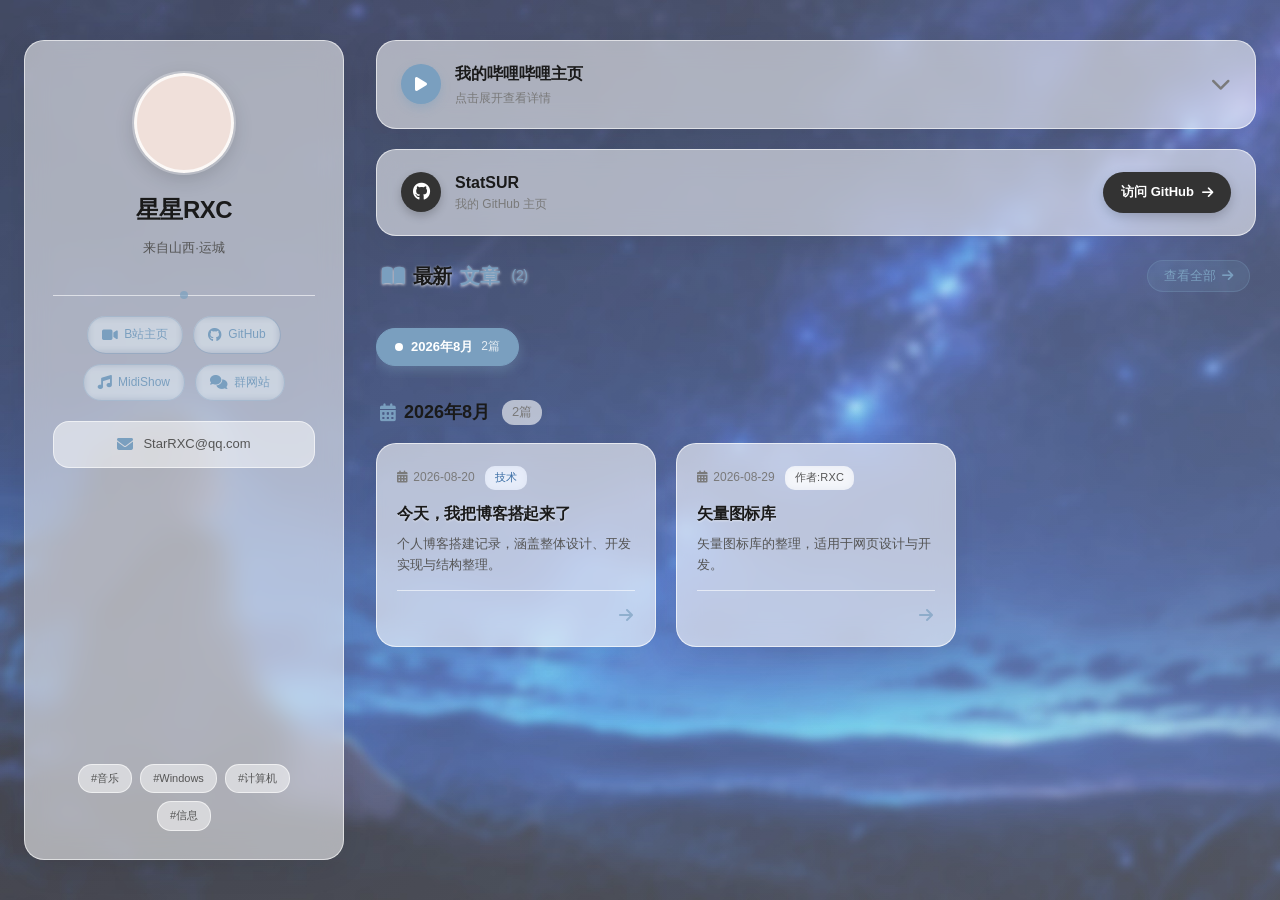
==== commit b31cf09e: "Update index.html" ====
--- a/index.html
+++ b/index.html
@@ -6,7 +6,7 @@
     <title>星星RXC · 个人博客</title>
     <link rel="icon" href="LOGO.png" type="image/png">
     <link rel="stylesheet" href="https://cdn.jsdelivr.net/npm/@fortawesome/fontawesome-free@6.5.1/css/all.min.css">
-    <link rel="stylesheet" href="style.css">
+    <link rel="stylesheet" href="Style.css">
 </head>
 <body>
 
--- a/Style.css
+++ b/Style.css
@@ -0,0 +1,390 @@
+/* ========== 基础重置 & 变量 ========== */
+:root {
+    --bg: #f0ede8;
+    --glass-bg: rgba(255, 255, 255, 0.55);
+    --glass-border: rgba(255, 255, 255, 0.6);
+    --glass-shadow: 0 8px 32px rgba(0, 0, 0, 0.08);
+    --text-primary: #1a1a1a;
+    --text-secondary: #555555;
+    --text-muted: #7a7a7a;
+    --accent: #7a9fbf;
+    --accent-dark: #5f7f9e;
+    --accent-soft: rgba(122, 159, 191, 0.15);
+    --border: rgba(255, 255, 255, 0.4);
+    --radius-card: 20px;
+    --radius-inner: 14px;
+    --blur: 12px;
+    --font-sans: 'Inter', 'PingFang SC', 'Microsoft YaHei', -apple-system, sans-serif;
+    --transition: 0.25s cubic-bezier(0.4, 0, 0.2, 1);
+}
+
+* {
+    margin: 0;
+    padding: 0;
+    box-sizing: border-box;
+}
+
+body {
+    font-family: var(--font-sans);
+    color: var(--text-primary);
+    line-height: 1.6;
+    min-height: 100vh;
+    padding: 40px 24px;
+    -webkit-font-smoothing: antialiased;
+    -moz-osx-font-smoothing: grayscale;
+    background-image: url('Photo.jpg');
+    background-size: cover;
+    background-position: center center;
+    background-repeat: no-repeat;
+    background-attachment: fixed;
+    background-color: var(--bg);
+    position: relative;
+    isolation: isolate;
+}
+
+body::before {
+    content: '';
+    position: fixed;
+    inset: 0;
+    background: linear-gradient(135deg, rgba(255, 255, 255, 0.12) 0%, rgba(240, 240, 240, 0.22) 100%);
+    z-index: -1;
+    pointer-events: none;
+}
+
+.glass-card {
+    background: var(--glass-bg);
+    -webkit-backdrop-filter: blur(var(--blur));
+    backdrop-filter: blur(var(--blur));
+    border: 1px solid var(--glass-border);
+    box-shadow: var(--glass-shadow);
+    border-radius: var(--radius-card);
+}
+
+/* ========== 布局 ========== */
+.blog-container {
+    max-width: 1280px;
+    margin: 0 auto;
+    display: grid;
+    grid-template-columns: 320px 1fr;
+    gap: 32px;
+    align-items: start;
+    position: relative;
+    z-index: 1;
+}
+
+.left-card {
+    padding: 32px 28px 28px;
+    position: sticky;
+    top: 32px;
+    display: flex;
+    flex-direction: column;
+    min-height: calc(100vh - 80px);
+    transition: box-shadow var(--transition), transform var(--transition);
+}
+.left-card:hover { box-shadow: 0 12px 40px rgba(0,0,0,0.12); transform: translateY(-2px); }
+
+/* 头像 */
+.avatar-wrapper { display: flex; justify-content: center; margin-bottom: 18px; }
+.avatar {
+    width: 100px; height: 100px; border-radius: 50%;
+    background-color: #f0e0da;
+    background-image: url("https://i1.hdslb.com/bfs/face/0886f26d07b5029e7c9511c78a3c9a89b9876362.jpg@150w_150h.jpg");
+    background-size: cover; background-position: center; background-repeat: no-repeat;
+    box-shadow: 0 6px 20px rgba(0,0,0,0.15);
+    border: 3px solid rgba(255,255,255,0.8);
+    outline: 2px solid rgba(255,255,255,0.3);
+    user-select: none; transition: box-shadow var(--transition), transform var(--transition);
+}
+.avatar:hover { box-shadow: 0 8px 24px rgba(0,0,0,0.25); transform: scale(1.05); }
+
+.profile-info { text-align: center; margin-bottom: 20px; }
+.profile-name { font-size: 24px; font-weight: 700; letter-spacing: -0.5px; color: var(--text-primary); margin-bottom: 8px; }
+.profile-bio { font-size: 13px; color: var(--text-secondary); line-height: 1.7; max-width: 240px; margin: 0 auto; }
+
+.divider { height: 1px; background: rgba(255,255,255,0.6); margin: 16px 0 20px; position: relative; }
+.divider::after {
+    content: ''; position: absolute; left: 50%; top: -4px; transform: translateX(-50%);
+    width: 8px; height: 8px; background: var(--accent); border-radius: 50%; opacity: 0.7;
+}
+
+/* 社交链接 */
+.social-links { display: flex; flex-wrap: wrap; gap: 10px; justify-content: center; margin-bottom: 20px; }
+.social-link {
+    display: inline-flex; align-items: center; gap: 6px;
+    padding: 8px 14px; border-radius: 20px;
+    background: var(--accent-soft); color: var(--accent);
+    font-size: 12px; font-weight: 500; text-decoration: none;
+    border: 1px solid rgba(122,159,191,0.3);
+    transition: all var(--transition);
+    backdrop-filter: blur(4px); -webkit-backdrop-filter: blur(4px);
+}
+.social-link i { font-size: 14px; transition: transform 0.2s; }
+.social-link:hover {
+    background: var(--accent); color: #fff; border-color: var(--accent);
+    box-shadow: 0 4px 12px rgba(122,159,191,0.4);
+    transform: translateY(-3px) scale(1.05);
+}
+.social-link:hover i { transform: rotate(10deg) scale(1.2); }
+
+/* 邮箱长条（不可点击） */
+.contact-section { width: 100%; margin-bottom: 20px; }
+.contact-email {
+    display: flex; align-items: center; justify-content: center; gap: 10px;
+    width: 100%; padding: 12px 16px; border-radius: 16px;
+    background: rgba(255,255,255,0.5); border: 1px solid rgba(255,255,255,0.6);
+    color: var(--text-secondary); font-size: 13px; font-weight: 500;
+    cursor: default; user-select: text; /* 不可点击但可复制 */
+    transition: all var(--transition); word-break: break-all;
+}
+.contact-email i { font-size: 16px; color: var(--accent); }
+
+/* 标签云 */
+.tag-cloud {
+    display: flex; flex-wrap: wrap; gap: 8px; justify-content: center;
+    margin-top: auto; padding-top: 10px;
+}
+.tag {
+    font-size: 11px; padding: 5px 12px; border-radius: 14px;
+    background: rgba(255,255,255,0.5); color: var(--text-secondary);
+    border: 1px solid rgba(255,255,255,0.6);
+    cursor: default; transition: all var(--transition); user-select: none;
+}
+.tag:hover { background: rgba(255,255,255,0.8); color: var(--text-primary); border-color: #c5d5e8; transform: translateY(-2px); }
+
+/* ========== 右侧区域 ========== */
+.right-section { display: flex; flex-direction: column; gap: 20px; }
+
+/* B站横幅 */
+.bilibili-banner { overflow: hidden; transition: box-shadow var(--transition), transform var(--transition); }
+.bilibili-banner:hover { box-shadow: 0 12px 40px rgba(0,0,0,0.12); transform: translateY(-2px); }
+.banner-header {
+    display: flex; align-items: center; justify-content: space-between;
+    padding: 20px 24px; gap: 16px; flex-wrap: wrap; cursor: pointer; user-select: none;
+}
+.banner-title-group { display: flex; align-items: center; gap: 14px; }
+.banner-icon {
+    width: 40px; height: 40px; border-radius: 50%;
+    background: var(--accent); display: flex; align-items: center; justify-content: center;
+    color: #fff; font-size: 16px; box-shadow: 0 4px 10px rgba(122,159,191,0.4);
+    transition: transform 0.3s;
+}
+.bilibili-banner.expanded .banner-icon { transform: rotate(90deg); }
+.banner-title { font-size: 16px; font-weight: 700; color: var(--text-primary); }
+.banner-subtitle { font-size: 12px; color: var(--text-muted); margin-top: 2px; }
+.banner-arrow { font-size: 20px; color: var(--text-muted); transition: transform var(--transition); display: inline-block; }
+.banner-content {
+    max-height: 0; overflow: hidden;
+    transition: max-height 0.4s cubic-bezier(0.4,0,0.2,1), padding 0.3s ease;
+    padding: 0 24px; border-top: 0px solid rgba(255,255,255,0.4);
+    background: rgba(255,255,255,0.25); backdrop-filter: blur(6px); -webkit-backdrop-filter: blur(6px);
+}
+.bilibili-banner.expanded .banner-content {
+    max-height: 280px; padding: 20px 24px 24px;
+    border-top: 1px solid rgba(255,255,255,0.4);
+}
+.bilibili-banner.expanded .banner-arrow { transform: rotate(180deg); }
+.bilibili-profile { display: flex; align-items: center; gap: 20px; flex-wrap: wrap; user-select: text; }
+.bilibili-avatar {
+    width: 72px; height: 72px; border-radius: 50%;
+    background-image: url("https://i1.hdslb.com/bfs/face/0886f26d07b5029e7c9511c78a3c9a89b9876362.jpg@150w_150h.jpg");
+    background-size: cover; background-position: center; background-repeat: no-repeat;
+    box-shadow: 0 4px 12px rgba(0,0,0,0.1); border: 2px solid #fff; outline: 1px solid rgba(255,255,255,0.5);
+    flex-shrink: 0;
+}
+.bilibili-info { flex: 1; min-width: 180px; user-select: text; }
+.bilibili-name { font-size: 18px; font-weight: 700; color: var(--text-primary); margin-bottom: 2px; }
+.bilibili-uid { font-size: 13px; color: var(--text-muted); margin-bottom: 6px; }
+.bilibili-desc { font-size: 13px; color: var(--text-secondary); line-height: 1.5; }
+.bilibili-link-btn {
+    display: inline-flex; align-items: center; gap: 8px; padding: 10px 18px; border-radius: 24px;
+    background: var(--accent); color: #fff; font-size: 13px; font-weight: 600; text-decoration: none;
+    transition: background 0.2s, transform 0.2s; box-shadow: 0 4px 12px rgba(122,159,191,0.4);
+    margin-top: 12px; user-select: none; cursor: pointer;
+}
+.bilibili-link-btn:hover { background: var(--accent-dark); transform: translateY(-2px); }
+
+/* GitHub 卡片 */
+.github-card {
+    display: flex; align-items: center; justify-content: space-between;
+    gap: 16px; padding: 20px 24px; flex-wrap: wrap;
+    transition: box-shadow var(--transition), transform var(--transition);
+}
+.github-card:hover { box-shadow: 0 12px 40px rgba(0,0,0,0.12); transform: translateY(-2px); }
+.github-left { display: flex; align-items: center; gap: 14px; }
+.github-icon {
+    width: 40px; height: 40px; border-radius: 50%; background: #333;
+    display: flex; align-items: center; justify-content: center; color: #fff; font-size: 18px;
+    box-shadow: 0 4px 10px rgba(0,0,0,0.2);
+    transition: transform 0.3s;
+}
+.github-card:hover .github-icon { transform: rotate(10deg) scale(1.1); }
+.github-info .github-name { font-size: 16px; font-weight: 700; color: var(--text-primary); }
+.github-info .github-desc { font-size: 12px; color: var(--text-muted); }
+.github-link-btn {
+    display: inline-flex; align-items: center; gap: 8px; padding: 10px 18px; border-radius: 24px;
+    background: #333; color: #fff; font-size: 13px; font-weight: 600; text-decoration: none;
+    transition: background 0.2s, transform 0.2s; box-shadow: 0 4px 12px rgba(0,0,0,0.2); user-select: none;
+}
+.github-link-btn:hover { background: #000; transform: translateY(-2px); }
+
+/* ========== 文章区域 ========== */
+.section-header {
+    display: flex; align-items: center; justify-content: space-between; padding: 4px 6px 8px;
+}
+.section-title {
+    font-size: 20px; font-weight: 700; letter-spacing: -0.3px; color: var(--text-primary);
+    text-shadow: 0 1px 3px rgba(255,255,255,0.8);
+    display: flex; align-items: center; gap: 8px;
+}
+.section-title i { color: var(--accent); }
+.section-title span { color: var(--accent); }
+.article-count {
+    font-size: 14px; color: var(--text-muted); font-weight: 500; margin-left: 4px;
+}
+.view-all {
+    font-size: 13px; color: var(--accent); background: var(--accent-soft);
+    border: 1px solid rgba(122,159,191,0.3); border-radius: 20px;
+    padding: 6px 16px; cursor: pointer; font-weight: 500;
+    transition: all var(--transition); display: flex; align-items: center; gap: 6px;
+}
+.view-all:hover { background: var(--accent); color: #fff; border-color: var(--accent); transform: translateY(-2px); }
+.view-all.clicked { transform: scale(0.9); }
+
+/* ========== 查看全部按钮箭头旋转 ========== */
+.view-all i {
+    display: inline-block;
+    transition: transform 0.4s cubic-bezier(0.4, 0, 0.2, 1); /* 慢快慢 */
+}
+
+/* 横向时间表 */
+.timeline-wrapper {
+    overflow-x: auto; padding: 8px 0 12px;
+    scrollbar-width: thin; scrollbar-color: var(--accent) rgba(255,255,255,0.3);
+}
+.timeline-wrapper::-webkit-scrollbar { height: 6px; }
+.timeline-wrapper::-webkit-scrollbar-track { background: rgba(255,255,255,0.3); border-radius: 3px; }
+.timeline-wrapper::-webkit-scrollbar-thumb { background: var(--accent); border-radius: 3px; }
+.timeline { display: flex; gap: 12px; width: max-content; }
+.timeline-item {
+    display: flex; align-items: center; gap: 8px; padding: 8px 18px; border-radius: 24px;
+    background: rgba(255,255,255,0.4); border: 1px solid rgba(255,255,255,0.6);
+    font-size: 13px; color: var(--text-secondary); white-space: nowrap;
+    cursor: pointer; transition: all var(--transition); user-select: none;
+}
+.timeline-item:hover {
+    background: var(--accent-soft); border-color: var(--accent); color: var(--accent-dark);
+    transform: translateY(-2px); box-shadow: 0 4px 8px rgba(0,0,0,0.05);
+}
+.timeline-item.active {
+    background: var(--accent); border-color: var(--accent); color: #fff;
+    box-shadow: 0 4px 12px rgba(122,159,191,0.4);
+}
+.timeline-item.pulse { animation: pulse 0.3s ease; }
+.timeline-dot { width: 8px; height: 8px; border-radius: 50%; background: var(--accent); display: inline-block; }
+.timeline-item.active .timeline-dot { background: #fff; }
+.timeline-date { font-weight: 600; }
+.timeline-count { color: var(--text-muted); font-size: 12px; }
+.timeline-item.active .timeline-count { color: rgba(255,255,255,0.8); }
+
+/* 月份分组 */
+.month-group { margin-bottom: 20px; }
+.month-title {
+    font-size: 18px; font-weight: 700; color: var(--text-primary);
+    margin-bottom: 16px; display: flex; align-items: center; gap: 8px;
+    padding: 0 4px;
+}
+.month-title i { color: var(--accent); }
+.month-count {
+    font-size: 13px; color: var(--text-muted); font-weight: 500;
+    background: rgba(255,255,255,0.6); padding: 2px 10px; border-radius: 12px;
+    margin-left: 4px;
+}
+
+/* 文章卡片网格 */
+.article-grid { display: grid; grid-template-columns: repeat(auto-fill, minmax(260px, 1fr)); gap: 20px; }
+.article-card-link {
+    text-decoration: none;
+    display: block;
+    border-radius: var(--radius-card);
+    transition: transform var(--transition), box-shadow var(--transition);
+}
+.article-card-link:hover .article-card {
+    box-shadow: 0 12px 32px rgba(0,0,0,0.15);
+    transform: translateY(-4px);
+    border-color: rgba(255,255,255,0.8);
+}
+.article-card {
+    padding: 22px 20px 18px; display: flex; flex-direction: column;
+    transition: all var(--transition); cursor: pointer; position: relative; overflow: hidden;
+    min-height: 180px; background: rgba(255,255,255,0.6);
+    -webkit-backdrop-filter: blur(var(--blur)); backdrop-filter: blur(var(--blur));
+    border: 1px solid rgba(255,255,255,0.65);
+    box-shadow: var(--glass-shadow); border-radius: var(--radius-card);
+}
+.article-card::before {
+    content: ''; position: absolute; top: 0; left: 0; width: 100%; height: 3px;
+    background: var(--accent); transform: scaleX(0); transform-origin: left;
+    transition: transform var(--transition); border-radius: 0 0 4px 0;
+}
+.article-card:hover {
+    box-shadow: 0 12px 32px rgba(0,0,0,0.12);
+    transform: translateY(-4px) scale(1.02); border-color: rgba(255,255,255,0.8);
+}
+.article-card:hover::before { transform: scaleX(1); }
+.article-meta { display: flex; align-items: center; gap: 10px; margin-bottom: 12px; font-size: 12px; color: var(--text-muted); }
+.article-meta i { margin-right: 2px; }
+.article-category {
+    padding: 3px 10px; border-radius: 10px; background: rgba(255,255,255,0.6);
+    font-size: 11px; font-weight: 500; color: var(--text-secondary); letter-spacing: 0.2px;
+    backdrop-filter: blur(4px); -webkit-backdrop-filter: blur(4px);
+}
+.article-category.tech { background: rgba(232,240,254,0.7); color: #3b6ea5; }
+.article-category.life { background: rgba(234,246,237,0.7); color: #4a8b5c; }
+.article-category.notes { background: rgba(255,244,229,0.7); color: #b07d3a; }
+.article-title {
+    font-size: 16px; font-weight: 700; line-height: 1.45; letter-spacing: -0.2px;
+    margin-bottom: 8px; color: var(--text-primary);
+    display: -webkit-box; -webkit-line-clamp: 2; -webkit-box-orient: vertical; overflow: hidden;
+    transition: color var(--transition); text-shadow: 0 1px 2px rgba(255,255,255,0.5);
+}
+.article-card:hover .article-title { color: var(--accent); }
+.article-excerpt {
+    font-size: 13px; color: var(--text-secondary); line-height: 1.65;
+    display: -webkit-box; -webkit-line-clamp: 3; -webkit-box-orient: vertical; overflow: hidden;
+    margin-bottom: 14px; flex: 1;
+}
+.article-footer {
+    display: flex;
+    align-items: center;
+    justify-content: flex-end; /* 改为右对齐，只显示箭头 */
+    font-size: 12px;
+    color: var(--text-muted);
+    border-top: 1px solid rgba(255,255,255,0.6);
+    padding-top: 12px;
+    margin-top: auto;
+}
+.article-footer i { margin-right: 2px; }
+.read-arrow { color: var(--accent); font-size: 16px; transition: transform var(--transition); opacity: 0.7; display: inline-block; }
+.article-card:hover .read-arrow { transform: translateX(4px); opacity: 1; }
+
+/* 动画 */
+@keyframes fadeInUp {
+    from { opacity: 0; transform: translateY(15px); }
+    to { opacity: 1; transform: translateY(0); }
+}
+.fade-in-up { animation: fadeInUp 0.4s ease-out both; }
+
+@keyframes pulse {
+    0% { transform: scale(1); }
+    50% { transform: scale(0.95); }
+    100% { transform: scale(1); }
+}
+
+/* 响应式 */
+@media (max-width: 860px) {
+    .blog-container { grid-template-columns: 1fr; gap: 24px; }
+    body { padding: 20px 16px; }
+    .left-card { position: static; min-height: auto; }
+    .github-card { flex-direction: column; align-items: flex-start; }
+    .timeline-wrapper { overflow-x: auto; }
+}
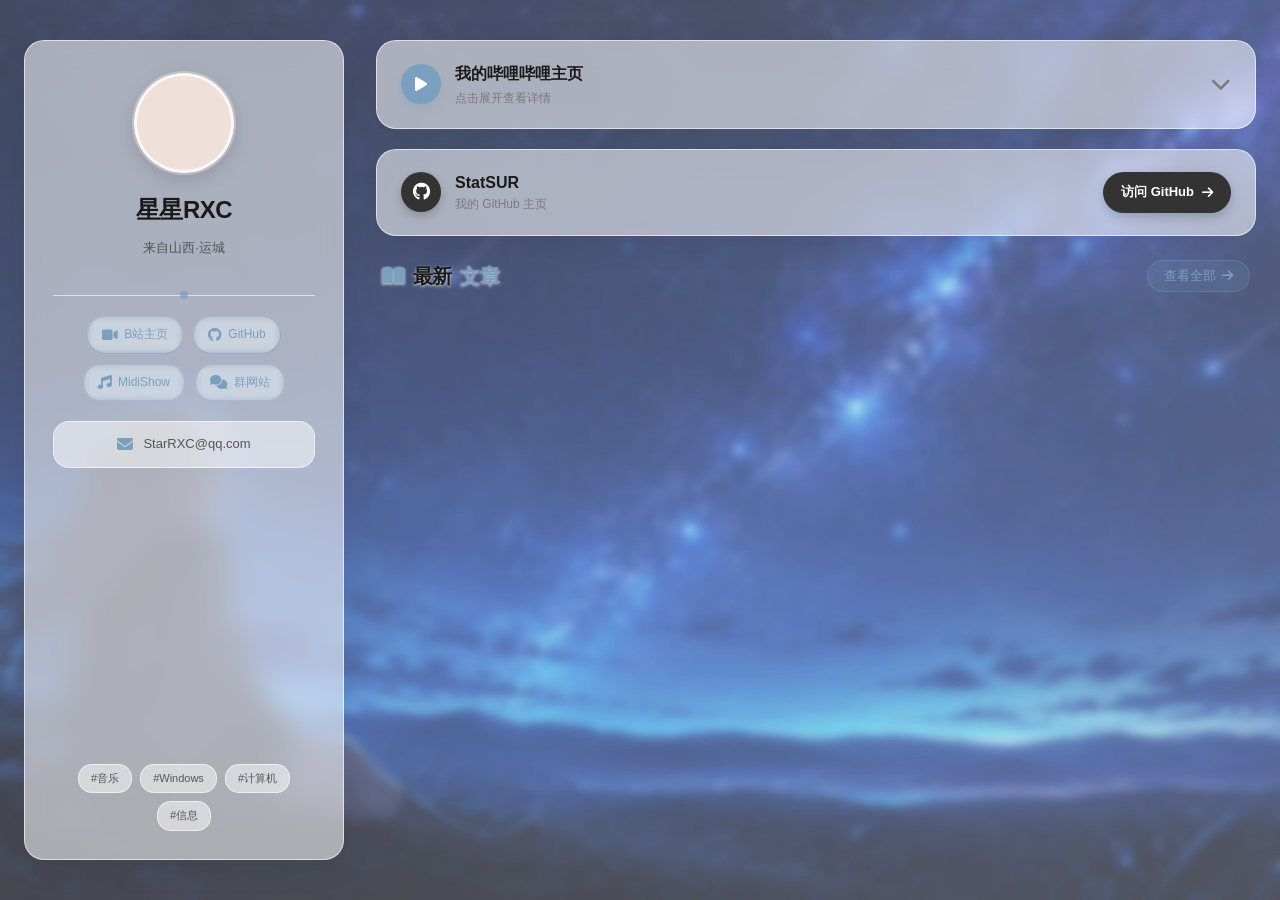
==== commit c98bbc13: "Update index.html" ====
--- a/index.html
+++ b/index.html
@@ -278,7 +278,7 @@
                     groups[ym].push(article);
                 });
                 const sortedMonths = Object.keys(groups).sort((a, b) => b.localeCompare(a));
-                const categoryMap = { tech: '技术', life: '生活', notes: '笔记' };
+                const categoryMap = { tech: '技术', life: '生活', notes: '笔记'，name: '作者:RXC' };
 
                 container.innerHTML = sortedMonths.map((ym, groupIndex) => {
                     const [year, month] = ym.split('-');
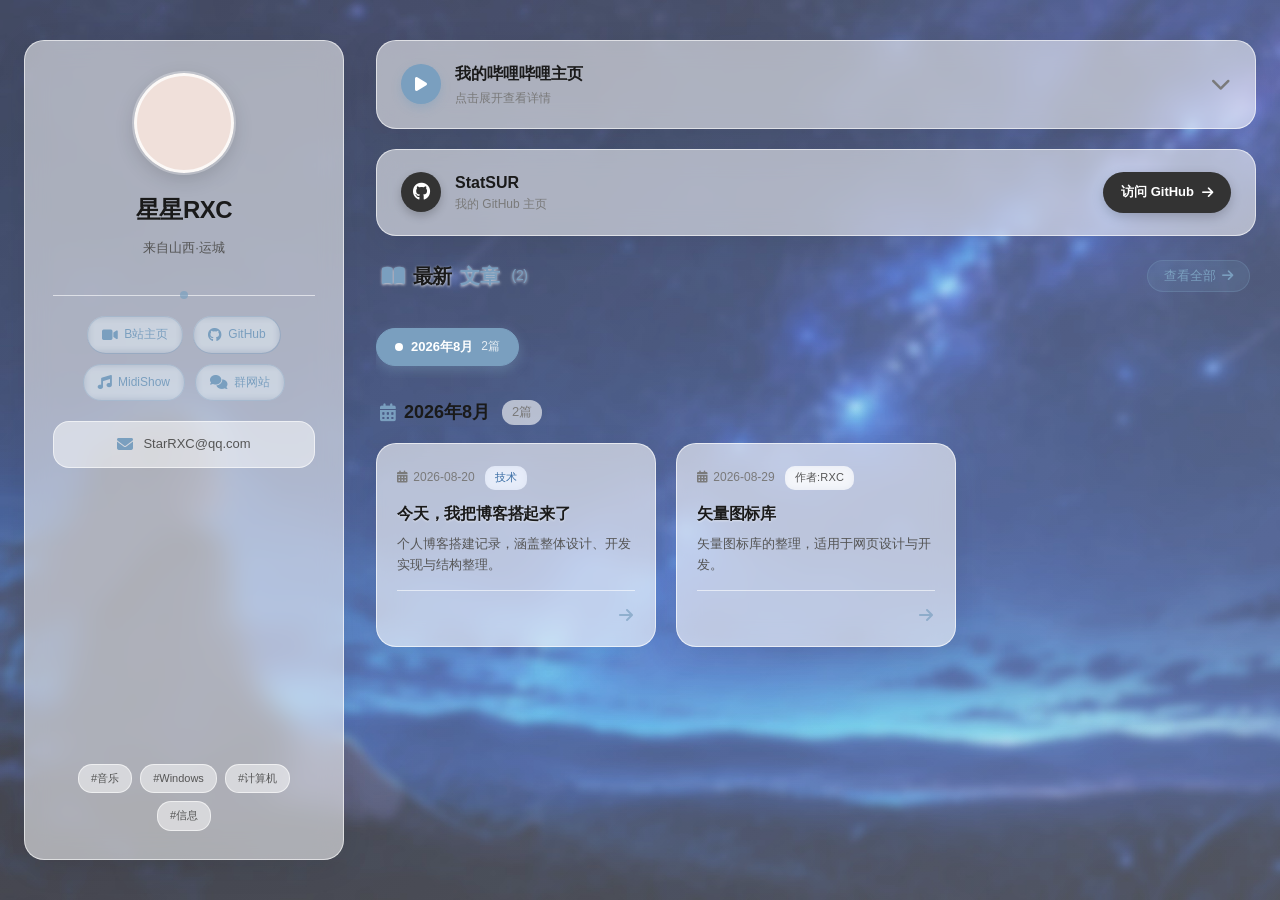
==== commit 8545fc82: "Update index.html" ====
--- a/index.html
+++ b/index.html
@@ -278,7 +278,7 @@
                     groups[ym].push(article);
                 });
                 const sortedMonths = Object.keys(groups).sort((a, b) => b.localeCompare(a));
-                const categoryMap = { tech: '技术', life: '生活', notes: '笔记'，name: '作者:RXC' };
+                const categoryMap = { tech: '技术', life: '生活', notes: '笔记',name: '作者:RXC' };
 
                 container.innerHTML = sortedMonths.map((ym, groupIndex) => {
                     const [year, month] = ym.split('-');
